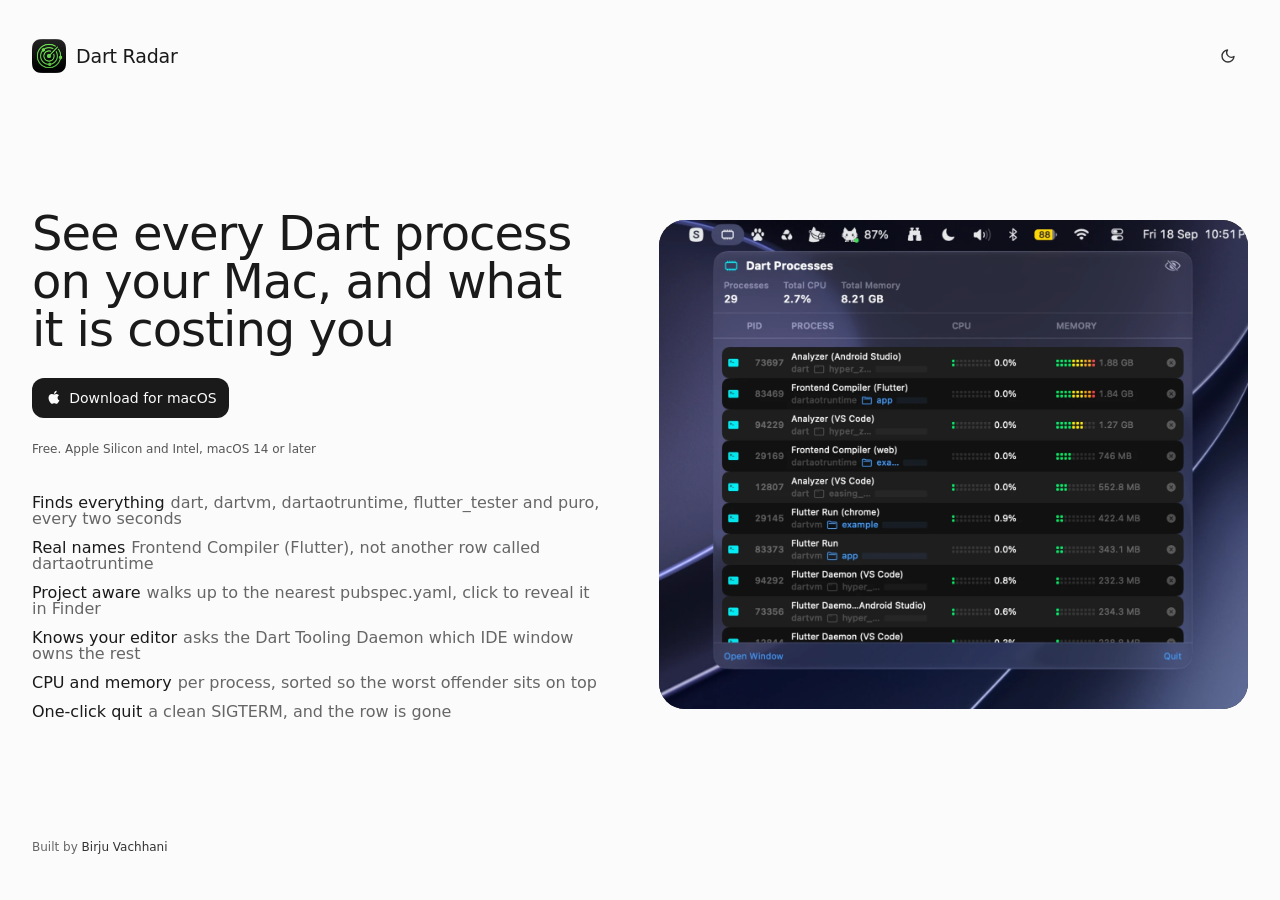
==== website/index.html @ 538b0cc1 "feat: add scripts for uploading to Cloudflare R2 and verifying nested signatures - Implemented `uplo" ====
<!DOCTYPE html>
<html lang="en">
<head>
<meta charset="utf-8">
<meta name="viewport" content="width=device-width, initial-scale=1.0">
<title>Dart Radar: see every Dart process on your Mac</title>
<meta name="description" content="Every Dart and Flutter process running on your Mac, what each one really is, which project it belongs to, and what it costs you. Native, tiny, free.">
<link rel="icon" type="image/png" href="app_icon.png">
<link rel="apple-touch-icon" href="app_icon.png">
<meta name="theme-color" content="#fbfbfb" media="(prefers-color-scheme: light)">
<meta name="theme-color" content="#121212" media="(prefers-color-scheme: dark)">
<meta property="og:title" content="Dart Radar">
<meta property="og:description" content="Every Dart and Flutter process running on your Mac, and what it costs you.">
<meta property="og:type" content="website">
<meta property="og:image" content="app_icon.png">
<meta name="twitter:card" content="summary_large_image">
<script>
  (function () {
    var root = document.documentElement;

    // Without light-dark() the stylesheet has only its flat dark fallback, so
    // there is no second theme to reach. Leave the attribute unset and the
    // toggle stays hidden. See the @supports block in style.css.
    if (!window.CSS || !CSS.supports('color', 'light-dark(#000, #fff)')) return;

    var stored = null;
    try {
      stored = localStorage.getItem('dartradar-theme');
    } catch (e) {
      // Storage blocked, as Safari does in private browsing. Fall through to
      // the system preference.
    }

    root.dataset.theme =
      stored === 'light' || stored === 'dark'
        ? stored
        : matchMedia('(prefers-color-scheme: light)').matches
          ? 'light'
          : 'dark';

    root.classList.add('can-theme');
  })();
</script>
<link rel="stylesheet" href="style.css">
</head>
<body>
<div class="page page-home">

  <header class="site-header">
    <a class="brand" href="/" aria-label="Dart Radar">
      <img class="brand-mark" src="app_icon.png" width="34" height="34" alt="">
      <span class="brand-word">Dart Radar</span>
    </a>
    <nav class="site-nav">
      <button class="pill pill-ghost theme-toggle" type="button" aria-label="Switch theme">
        <svg class="icon-sun" width="16" height="16" viewBox="0 0 16 16" fill="none" stroke="currentColor" stroke-width="1.4" stroke-linecap="round" aria-hidden="true">
          <circle cx="8" cy="8" r="3.1"/>
          <path d="M8 2.8V1.5M8 13.2v1.3M13.2 8h1.3M2.8 8H1.5"/>
          <path d="M11.68 4.32l.92-.92M4.32 11.68l-.92.92M11.68 11.68l.92.92M4.32 4.32l-.92-.92"/>
        </svg>
        <svg class="icon-moon" width="16" height="16" viewBox="0 0 16 16" fill="none" stroke="currentColor" stroke-width="1.4" stroke-linecap="round" stroke-linejoin="round" aria-hidden="true">
          <path d="M14 8.5A6 6 0 1 1 7.5 2 4.7 4.7 0 0 0 14 8.5Z"/>
        </svg>
      </button>
    </nav>
  </header>

  <main class="split">

    <div class="col-copy">

      <div class="hero">
        <h1 class="headline">See every Dart process on your Mac, and what it is costing you</h1>
        <div class="cta">
          <a class="download" href="https://artifacts.birju.dev/dartradar/DartRadar.dmg">
            <svg width="17.142857142857142" height="20" viewBox="0 0 24 28" xmlns="http://www.w3.org/2000/svg" fill="currentColor" aria-hidden="true">
              <path d="M19.05 21.28c-.98.95-2.05.86-3.08.41-1.07-.46-2.09-.48-3.24 0-1.44.62-2.2.44-3.06-.41C4.79 16.25 5.51 8.59 11.05 8.31c1.35.07 2.29.74 3.08.8 1.18-.24 2.31-.93 3.57-.84 1.51.12 2.65.72 3.4 1.8-3.12 1.87-2.38 5.98.48 7.13-.57 1.5-1.31 2.99-2.54 4.09zM14 8.25c-.15-2.23 1.66-4.07 3.74-4.25.29 2.58-2.34 4.5-3.74 4.25z"/>
            </svg>
            <span>Download for macOS</span>
          </a>
        </div>
        <p class="caption">Free. Apple Silicon and Intel, macOS 14 or later</p>
      </div>

      <ul class="features">
        <li class="feature"><span class="feature-label">Finds everything</span><span class="feature-desc">dart, dartvm, dartaotruntime, flutter_tester and puro, every two seconds</span></li>
        <li class="feature"><span class="feature-label">Real names</span><span class="feature-desc">Frontend Compiler (Flutter), not another row called dartaotruntime</span></li>
        <li class="feature"><span class="feature-label">Project aware</span><span class="feature-desc">walks up to the nearest pubspec.yaml, click to reveal it in Finder</span></li>
        <li class="feature"><span class="feature-label">Knows your editor</span><span class="feature-desc">asks the Dart Tooling Daemon which IDE window owns the rest</span></li>
        <li class="feature"><span class="feature-label">CPU and memory</span><span class="feature-desc">per process, sorted so the worst offender sits on top</span></li>
        <li class="feature"><span class="feature-label">One-click quit</span><span class="feature-desc">a clean SIGTERM, and the row is gone</span></li>
      </ul>

    </div>

    <div class="shots">
      <div class="shot">
        <img src="shots/01-dart-processes.webp" width="1400" height="1161" alt="Dart Radar, every Dart process with CPU and memory" loading="eager" decoding="async">
      </div>
      <div class="shot">
        <img src="shots/02-menu-bar.webp" width="1400" height="1161" alt="Dart Radar, lives in the menu bar" loading="eager" decoding="async">
      </div>
    </div>

  </main>

  <footer class="colophon">
    <span>Built by <a class="colophon-link" href="https://birju.dev" rel="me noopener noreferrer" target="_blank">Birju Vachhani</a></span>
  </footer>

</div>

<script type="module">
  const toggle = document.querySelector('.theme-toggle');
  const root = document.documentElement;
  const system = matchMedia('(prefers-color-scheme: dark)');
  const KEY = 'dartradar-theme';
  const themeColor = { light: '#fbfbfb', dark: '#121212' };

  function stored() {
    try { return localStorage.getItem(KEY); } catch { return null; }
  }

  function apply(theme) {
    root.dataset.theme = theme;
    toggle?.setAttribute(
      'aria-label',
      theme === 'dark' ? 'Switch to the light theme' : 'Switch to the dark theme'
    );
    for (const meta of document.querySelectorAll('meta[name="theme-color"]')) {
      meta.setAttribute('content', themeColor[theme]);
    }
  }

  if (toggle && root.classList.contains('can-theme')) {
    apply(root.dataset.theme === 'light' ? 'light' : 'dark');

    toggle.addEventListener('click', () => {
      const next = root.dataset.theme === 'dark' ? 'light' : 'dark';
      // Matching the system preference clears the override rather than pinning
      // it, so the page keeps following the OS from then on.
      try {
        if (next === (system.matches ? 'dark' : 'light')) localStorage.removeItem(KEY);
        else localStorage.setItem(KEY, next);
      } catch {}
      apply(next);
    });

    system.addEventListener('change', (event) => {
      const override = stored();
      if (override !== 'light' && override !== 'dark') apply(event.matches ? 'dark' : 'light');
    });
  }
</script>

</body>
</html>
---- website/style.css ----
:root {
  color-scheme: light dark;
  --bg: light-dark(#fbfbfb, #121212);
  --surface: light-dark(#1a1a1a, #323232);
  --surface-ink: light-dark(#fbfbfb, #fff);
  --surface-hover: light-dark(#333, #3f3f3f);
  --surface-ghost-hover: light-dark(#00000008, #ffffff0a);
  --surface-screenshot: light-dark(#00000008, #ffffff0f);
  --ink: light-dark(#1a1a1a, #fff);
  --ink-80: light-dark(#333, #fffc);
  --ink-60: light-dark(#555, #fff9);
  --ink-50: light-dark(#666, #ffffff80);
  --stroke-ghost: light-dark(#d9d9d9, #ffffff1f);
  --stroke-hover: light-dark(#c4c4c4, #ffffff2e);
  --accent: light-dark(#3b7d29, #67d84c);
  --font: -apple-system, BlinkMacSystemFont, "SF Pro Display", system-ui, "Segoe UI", sans-serif;
  --radius: 12px;
  --radius-shot: 26px;
  --gutter-x: 32px;
  --gutter-top: 36px;
  --split-gap: 56px;
  /* Everything above and below the split, so the shot takes the slack. */
  --shot-budget: 201px;
  /* One shot is on screen at a time, so its width is bounded by the height left
     over times its aspect ratio (both shots are 1400x1161), or by 46vw, so the
     copy keeps its half of the page on a wide display. */
  --shots-w: min(46vw, calc((100vh - var(--shot-budget)) * 1.206));
}

:root[data-theme="light"] { color-scheme: light; }
:root[data-theme="dark"] { color-scheme: dark; }

/* Without light-dark() there is no second theme to reach, so the toggle stays
   hidden (see the .can-theme guard) and these flat dark values are all there is. */
@supports not (color: light-dark(#000, #fff)) {
  :root,
  :root[data-theme="light"],
  :root[data-theme="dark"] {
    color-scheme: dark;
    --bg: #121212;
    --surface: #323232;
    --surface-ink: #fff;
    --surface-hover: #3f3f3f;
    --surface-ghost-hover: #ffffff0a;
    --surface-screenshot: #ffffff0f;
    --ink: #fff;
    --ink-80: #fffc;
    --ink-60: #fff9;
    --ink-50: #ffffff80;
    --stroke-ghost: #ffffff1f;
    --stroke-hover: #ffffff2e;
    --accent: #67d84c;
  }
}

* { box-sizing: border-box; }

html, body {
  margin: 0;
  padding: 0;
  min-height: 100vh;
  background: var(--bg);
  color: var(--ink);
}

/* The two-column layout is built to fit the viewport, so any scrollbar there is
   rounding noise. Below that breakpoint the page really does scroll, and hiding
   the bar would hide the only affordance saying so. */
@media (width >= 1000px) {
  html, body { scrollbar-width: none; }
  html::-webkit-scrollbar, body::-webkit-scrollbar { display: none; }
}

body {
  font-family: var(--font);
  font-size: 16px;
  font-weight: 400;
  line-height: 1;
  -webkit-font-smoothing: antialiased;
}

a { color: inherit; text-decoration: none; }
::selection { background: var(--accent); color: var(--bg); }
:focus-visible { outline: 2px solid var(--accent); outline-offset: 2px; }

.page {
  display: flex;
  flex-direction: column;
  min-height: 100vh;
  padding: var(--gutter-top) var(--gutter-x) 47px;
}

.main { display: flex; flex-direction: column; flex: 1; }

/* Header */

.site-header {
  display: flex;
  align-items: center;
  gap: 24px;
  margin-bottom: 40px;
}

.brand {
  display: inline-flex;
  align-items: center;
  gap: 10px;
  height: 38px;
  color: var(--ink);
}

.brand-mark { width: 34px; height: 34px; }

.brand-word {
  font-size: 19px;
  font-weight: 500;
  line-height: 1;
  letter-spacing: -0.01em;
}

.site-nav { display: flex; align-items: center; gap: 8px; margin-left: auto; }

.pill {
  display: inline-flex;
  justify-content: center;
  align-items: center;
  width: 107px;
  height: 40px;
  border: 1px solid transparent;
  border-radius: var(--radius);
  background: none;
  color: var(--ink);
  font-family: var(--font);
  font-size: 14px;
  font-weight: 500;
  line-height: 1;
  cursor: pointer;
  transition: background 0.15s, border-color 0.15s;
}

.pill-ghost:hover { background: var(--surface-ghost-hover); }
.pill-outline { border-color: var(--stroke-ghost); }
.pill-outline:hover { border-color: var(--stroke-hover); background: var(--surface-ghost-hover); }

.theme-toggle { display: none; width: 40px; padding: 0; color: var(--ink-80); }
:root.can-theme .theme-toggle { display: inline-flex; }
.theme-toggle:hover { color: var(--ink); }
:root[data-theme="dark"] .theme-toggle .icon-moon,
:root[data-theme="light"] .theme-toggle .icon-sun { display: none; }

/* Hero */

.hero { display: flex; flex-direction: column; flex-shrink: 0; }

.headline {
  max-width: 720px;
  margin: 0;
  font-size: 48px;
  font-weight: 400;
  line-height: 1;
  letter-spacing: -0.02em;
}

.cta { display: flex; align-items: center; gap: 0; margin-top: 25px; }

.download {
  display: inline-flex;
  align-items: center;
  gap: 8px;
  height: 40px;
  padding: 0 12px;
  border-radius: var(--radius);
  background: var(--surface);
  color: var(--surface-ink);
  font-size: 14px;
  font-weight: 500;
  line-height: 1;
  transition: background 0.15s;
}

.download:hover { background: var(--surface-hover); }
.download svg { flex-shrink: 0; margin-bottom: 1px; }

.caption {
  margin: 25px 0 0;
  color: var(--ink-60);
  font-size: 12px;
  font-weight: 500;
  line-height: 1;
}

/* Split: copy on the left, screenshots stacked on the right */

.split {
  display: flex;
  align-items: center;
  gap: var(--split-gap);
  flex: 1;
  /* Without this the row refuses to shrink below its content, and the shot
     height calc below has nothing to push against. */
  min-height: 0;
}

.col-copy {
  display: flex;
  flex-direction: column;
  justify-content: center;
  gap: 40px;
  flex: 1;
  min-width: 0;
}

/* Both shots share one grid cell so they can cross-fade in place, with no
   layout shift and nothing reserved for the one that is currently hidden. */
.shots {
  display: grid;
  flex: none;
  width: var(--shots-w);
}

.shot {
  grid-area: 1 / 1;
  border-radius: var(--radius-shot);
  background: var(--surface-screenshot);
  overflow: hidden;
  animation: shot-cycle 9s ease-in-out infinite;
}

/* Half a cycle back, so the second shot is already faded out at t=0 and the
   loop opens on the first one rather than on a blank frame. */
.shot:nth-child(2) { animation-delay: -4.5s; }

/* Width is driven, height follows from the image's own width/height attributes,
   so each screenshot keeps its real aspect ratio and is never cropped. */
.shot img {
  display: block;
  width: 100%;
  height: auto;
}

@keyframes shot-cycle {
  0%, 44% { opacity: 1; }
  50%, 94% { opacity: 0; }
  100% { opacity: 1; }
}

/* Features */

.features {
  display: flex;
  flex-direction: column;
  flex-shrink: 0;
  gap: 13px;
  margin: 0;
  padding: 0;
  list-style: none;
}

.feature { font-size: 16px; line-height: 1; }
.feature-label { padding-right: 6px; color: var(--ink); font-weight: 400; }
.feature-desc { color: var(--ink-50); font-weight: 400; }

/* Footer */

.colophon {
  display: flex;
  align-items: baseline;
  flex-shrink: 0;
  gap: 16px;
  margin-top: 28px;
  color: var(--ink-50);
  font-size: 12px;
  font-weight: 500;
  line-height: 1;
}

.colophon-link { color: var(--ink-80); transition: color 0.15s; }
.colophon-link:hover { color: var(--accent); }

@media (width <= 999px) {
  .split { flex-direction: column; align-items: center; justify-content: center; }
  .col-copy { flex: none; }
  /* One column now, so the shot is bounded by the page width, not the height. */
  .shots { width: min(100%, 560px); justify-self: center; }
}

@media (width <= 899px) {
  :root {
    --radius-shot: 22px;
    --gutter-x: 20px;
    --gutter-top: 20px;
    --split-gap: 32px;
  }
  .page { padding-bottom: 24px; }
  .site-header { margin-bottom: 24px; }
  .cta, .caption { margin-top: 16px; }
  .features { gap: 8px; }
  .colophon { margin-top: 16px; }
}

@media (width <= 599px) {
  :root {
    --radius-shot: 18px;
  }
  .headline { font-size: 24px; line-height: 120%; letter-spacing: -0.015em; }
  .feature { font-size: 14px; line-height: 140%; }
  .pill:not(.theme-toggle) { width: auto; padding: 0 16px; }
  .cta { flex-wrap: wrap; row-gap: 12px; }
}

@media (prefers-reduced-motion: reduce) {
  /* No cross-fade; the first shot simply stays up. */
  .shot { animation: none; }
  .shot:nth-child(2) { opacity: 0; }
  * { transition-duration: 0.01ms !important; }
}
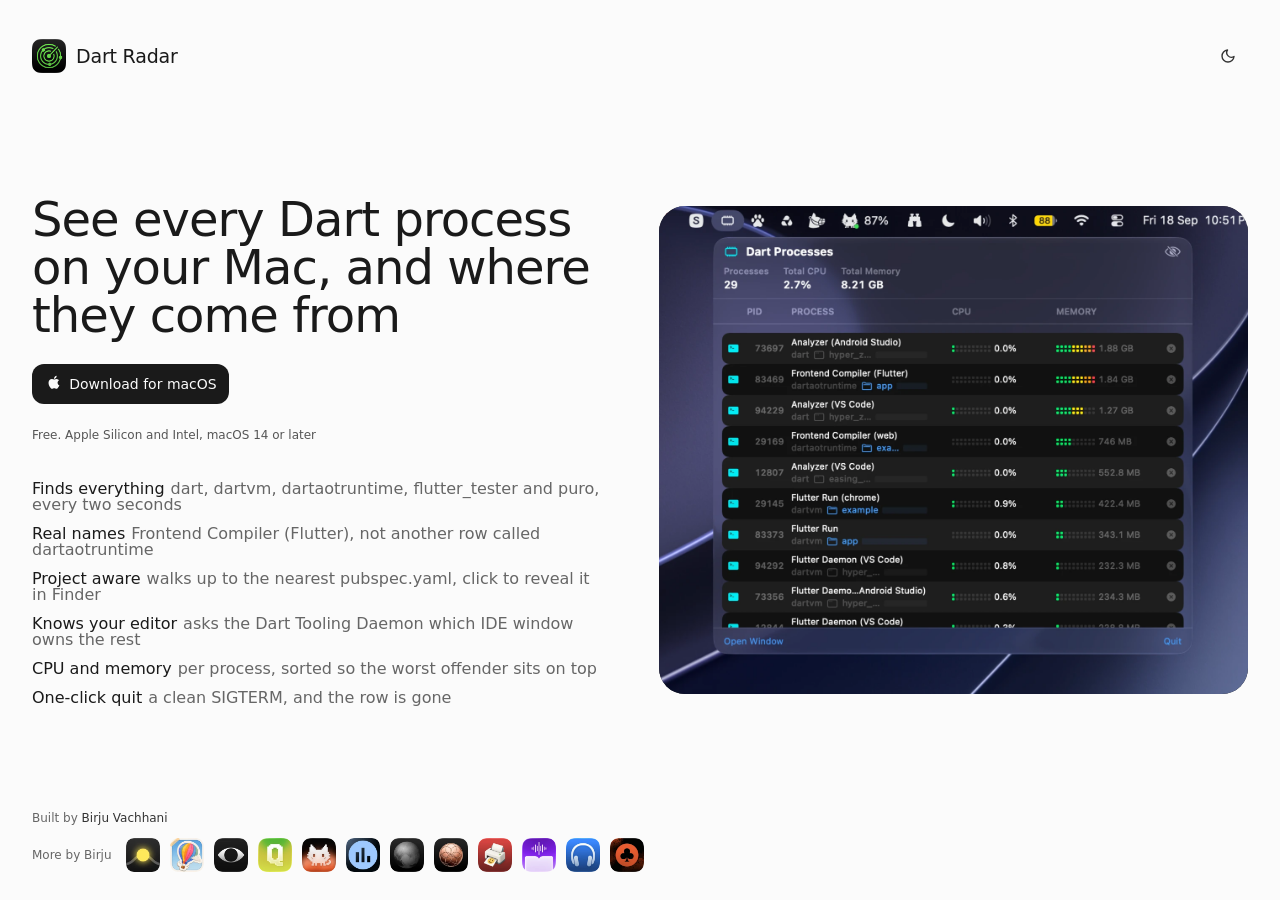
==== commit 7283b2e9: "feat: update website content and improve app icons for better user experience" ====
--- a/website/index.html
+++ b/website/index.html
@@ -10,10 +10,14 @@
 <meta name="theme-color" content="#fbfbfb" media="(prefers-color-scheme: light)">
 <meta name="theme-color" content="#121212" media="(prefers-color-scheme: dark)">
 <meta property="og:title" content="Dart Radar">
-<meta property="og:description" content="Every Dart and Flutter process running on your Mac, and what it costs you.">
+<meta property="og:description" content="See every Dart process on your Mac, and where they come from.">
 <meta property="og:type" content="website">
-<meta property="og:image" content="app_icon.png">
+<meta property="og:image" content="public/og.png">
+<meta property="og:image:width" content="1200">
+<meta property="og:image:height" content="630">
+<meta property="og:image:alt" content="Dart Radar: see every Dart process on your Mac, and where they come from">
 <meta name="twitter:card" content="summary_large_image">
+<meta name="twitter:image" content="public/og.png">
 <script>
   (function () {
     var root = document.documentElement;
@@ -70,9 +74,9 @@
     <div class="col-copy">
 
       <div class="hero">
-        <h1 class="headline">See every Dart process on your Mac, and what it is costing you</h1>
+        <h1 class="headline">See every Dart process on your Mac, and where they come from</h1>
         <div class="cta">
-          <a class="download" href="https://artifacts.birju.dev/dartradar/DartRadar.dmg">
+          <a class="download" href="https://artifacts.birju.dev/dartradar/DartRadar-1.0.1.dmg">
             <svg width="17.142857142857142" height="20" viewBox="0 0 24 28" xmlns="http://www.w3.org/2000/svg" fill="currentColor" aria-hidden="true">
               <path d="M19.05 21.28c-.98.95-2.05.86-3.08.41-1.07-.46-2.09-.48-3.24 0-1.44.62-2.2.44-3.06-.41C4.79 16.25 5.51 8.59 11.05 8.31c1.35.07 2.29.74 3.08.8 1.18-.24 2.31-.93 3.57-.84 1.51.12 2.65.72 3.4 1.8-3.12 1.87-2.38 5.98.48 7.13-.57 1.5-1.31 2.99-2.54 4.09zM14 8.25c-.15-2.23 1.66-4.07 3.74-4.25.29 2.58-2.34 4.5-3.74 4.25z"/>
             </svg>
@@ -107,6 +111,36 @@
   <footer class="colophon">
     <span>Built by <a class="colophon-link" href="https://birju.dev" rel="me noopener noreferrer" target="_blank">Birju Vachhani</a></span>
   </footer>
+
+  <section class="more-apps" aria-label="More apps by Birju Vachhani">
+    <span class="more-apps-label">More by Birju</span>
+    <ul class="app-list">
+        <li><a class="app" href="https://hyperzones.app" target="_blank" rel="noopener noreferrer"
+               data-name="Hyper Zones ↗" aria-label="Hyper Zones, opens in a new tab"><img src="public/app_icons/hyper-zones.webp" width="128" height="128" alt="" decoding="async"></a></li>
+        <li><a class="app" href="https://whatwesaw.hyperdesigned.dev" target="_blank" rel="noopener noreferrer"
+               data-name="What We Saw ↗" aria-label="What We Saw, opens in a new tab"><img src="public/app_icons/what-we-saw.webp" width="128" height="128" alt="" decoding="async"></a></li>
+        <li><a class="app" href="https://dreamcouncil.ai" target="_blank" rel="noopener noreferrer"
+               data-name="Dream Council ↗" aria-label="Dream Council, opens in a new tab"><img src="public/app_icons/dream-council.webp" width="128" height="128" alt="" decoding="async"></a></li>
+        <li><a class="app" href="https://macq.birju.dev" target="_blank" rel="noopener noreferrer"
+               data-name="MacQ ↗" aria-label="MacQ, opens in a new tab"><img src="public/app_icons/macq.webp" width="128" height="128" alt="" decoding="async"></a></li>
+        <li><span class="app app-soon" data-name="Moxie (coming soon)"
+               role="img" aria-label="Moxie, coming soon"><img src="public/app_icons/moxie.webp" width="128" height="128" alt="" decoding="async"></span></li>
+        <li><a class="app" href="https://targetmate.birju.dev" target="_blank" rel="noopener noreferrer"
+               data-name="Target Mate ↗" aria-label="Target Mate, opens in a new tab"><img src="public/app_icons/target-mate.webp" width="128" height="128" alt="" decoding="async"></a></li>
+        <li><a class="app" href="https://pluto.birju.dev" target="_blank" rel="noopener noreferrer"
+               data-name="Pluto ↗" aria-label="Pluto, opens in a new tab"><img src="public/app_icons/pluto.webp" width="128" height="128" alt="" decoding="async"></a></li>
+        <li><span class="app app-soon" data-name="Copper (coming soon)"
+               role="img" aria-label="Copper, coming soon"><img src="public/app_icons/copper.webp" width="128" height="128" alt="" decoding="async"></span></li>
+        <li><a class="app" href="https://github.com/birjuvachhani/fake_printer" target="_blank" rel="noopener noreferrer"
+               data-name="Fake Printer ↗" aria-label="Fake Printer, opens in a new tab"><img src="public/app_icons/fake-printer.webp" width="128" height="128" alt="" decoding="async"></a></li>
+        <li><span class="app app-soon" data-name="Booksy (coming soon)"
+               role="img" aria-label="Booksy, coming soon"><img src="public/app_icons/booksy.webp" width="128" height="128" alt="" decoding="async"></span></li>
+        <li><span class="app app-soon" data-name="Nero (coming soon)"
+               role="img" aria-label="Nero, coming soon"><img src="public/app_icons/nero.webp" width="128" height="128" alt="" decoding="async"></span></li>
+        <li><a class="app" href="https://club.birju.dev" target="_blank" rel="noopener noreferrer"
+               data-name="Club ↗" aria-label="Club, opens in a new tab"><img src="public/app_icons/club.webp" width="128" height="128" alt="" decoding="async"></a></li>
+    </ul>
+  </section>
 
 </div>
 
--- a/website/style.css
+++ b/website/style.css
@@ -18,9 +18,10 @@
   --radius-shot: 26px;
   --gutter-x: 32px;
   --gutter-top: 36px;
+  --gutter-bottom: 28px;
   --split-gap: 56px;
   /* Everything above and below the split, so the shot takes the slack. */
-  --shot-budget: 201px;
+  --shot-budget: 234px;
   /* One shot is on screen at a time, so its width is bounded by the height left
      over times its aspect ratio (both shots are 1400x1161), or by 46vw, so the
      copy keeps its half of the page on a wide display. */
@@ -87,7 +88,7 @@
   display: flex;
   flex-direction: column;
   min-height: 100vh;
-  padding: var(--gutter-top) var(--gutter-x) 47px;
+  padding: var(--gutter-top) var(--gutter-x) var(--gutter-bottom);
 }
 
 .main { display: flex; flex-direction: column; flex: 1; }
@@ -277,6 +278,82 @@
 .colophon-link { color: var(--ink-80); transition: color 0.15s; }
 .colophon-link:hover { color: var(--accent); }
 
+/* More apps */
+
+.more-apps {
+  display: flex;
+  align-items: center;
+  flex-wrap: wrap;
+  flex-shrink: 0;
+  gap: 8px 14px;
+  margin-top: 14px;
+}
+
+.more-apps-label {
+  color: var(--ink-50);
+  font-size: 12px;
+  font-weight: 500;
+  line-height: 1;
+}
+
+.app-list {
+  display: flex;
+  align-items: center;
+  flex-wrap: wrap;
+  gap: 10px;
+  margin: 0;
+  padding: 0;
+  list-style: none;
+}
+
+.app-list li { display: flex; }
+
+.app {
+  position: relative;
+  display: block;
+  width: 34px;
+  height: 34px;
+}
+
+.app img {
+  display: block;
+  width: 100%;
+  height: 100%;
+  border-radius: 8px;
+  transition: opacity 0.15s, filter 0.15s;
+}
+
+.app:hover img { opacity: 0.82; }
+
+/* Inert: these ship later, so there is nothing to open yet. They sit in full
+   colour with the rest and only grey out under the cursor, at the moment
+   someone is about to click and the tooltip says "coming soon". */
+.app-soon { cursor: default; }
+.app-soon:hover img { opacity: 0.5; filter: grayscale(1); }
+
+/* Name on hover, always above the icon. */
+.app::after {
+  content: attr(data-name);
+  position: absolute;
+  bottom: calc(100% + 6px);
+  left: 50%;
+  transform: translateX(-50%);
+  padding: 5px 8px;
+  border-radius: 6px;
+  background: var(--surface);
+  color: var(--surface-ink);
+  font-size: 11px;
+  font-weight: 500;
+  line-height: 1;
+  white-space: nowrap;
+  opacity: 0;
+  pointer-events: none;
+  transition: opacity 0.15s;
+}
+
+.app:hover::after,
+.app:focus-visible::after { opacity: 1; }
+
 @media (width <= 999px) {
   .split { flex-direction: column; align-items: center; justify-content: center; }
   .col-copy { flex: none; }
@@ -289,9 +366,9 @@
     --radius-shot: 22px;
     --gutter-x: 20px;
     --gutter-top: 20px;
+    --gutter-bottom: 20px;
     --split-gap: 32px;
   }
-  .page { padding-bottom: 24px; }
   .site-header { margin-bottom: 24px; }
   .cta, .caption { margin-top: 16px; }
   .features { gap: 8px; }
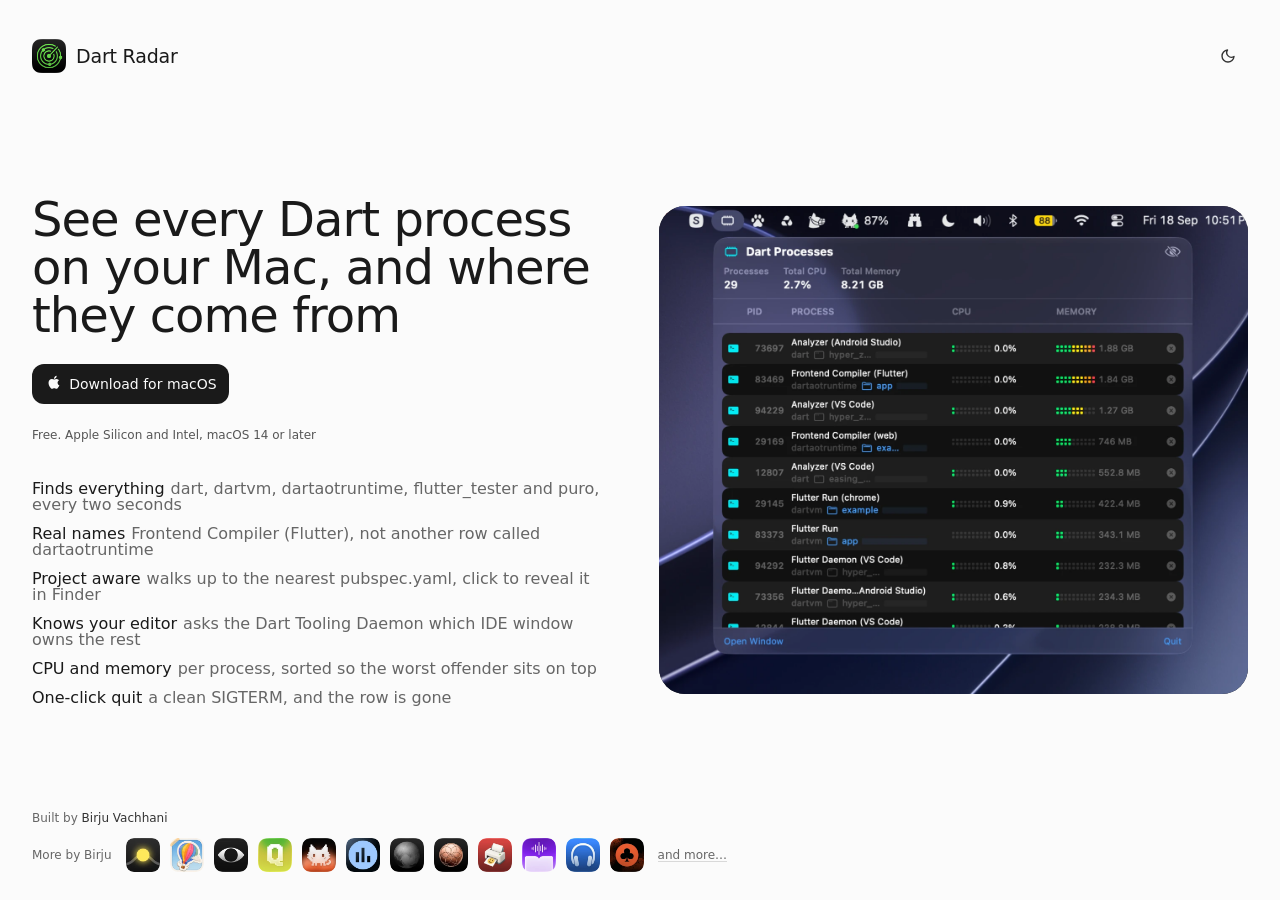
==== commit d5c0fa47: "feat: update Open Graph and Twitter card metadata, improve layout and add more apps link" ====
--- a/website/index.html
+++ b/website/index.html
@@ -5,19 +5,36 @@
 <meta name="viewport" content="width=device-width, initial-scale=1.0">
 <title>Dart Radar: see every Dart process on your Mac</title>
 <meta name="description" content="Every Dart and Flutter process running on your Mac, what each one really is, which project it belongs to, and what it costs you. Native, tiny, free.">
+<link rel="canonical" href="https://dart-radar.birju.dev/">
 <link rel="icon" type="image/png" href="app_icon.png">
 <link rel="apple-touch-icon" href="app_icon.png">
 <meta name="theme-color" content="#fbfbfb" media="(prefers-color-scheme: light)">
 <meta name="theme-color" content="#121212" media="(prefers-color-scheme: dark)">
-<meta property="og:title" content="Dart Radar">
+<!-- Open Graph. Every URL here is absolute: scrapers fetch these without a
+     base URL, so a relative path resolves to nothing and the preview drops
+     its image. -->
+<meta property="og:type" content="website">
+<meta property="og:site_name" content="Dart Radar">
+<meta property="og:locale" content="en_US">
+<meta property="og:url" content="https://dart-radar.birju.dev/">
+<meta property="og:title" content="Dart Radar: see every Dart process on your Mac">
 <meta property="og:description" content="See every Dart process on your Mac, and where they come from.">
-<meta property="og:type" content="website">
-<meta property="og:image" content="public/og.png">
+<meta property="og:image" content="https://dart-radar.birju.dev/public/og.png">
+<meta property="og:image:secure_url" content="https://dart-radar.birju.dev/public/og.png">
+<meta property="og:image:type" content="image/png">
 <meta property="og:image:width" content="1200">
 <meta property="og:image:height" content="630">
 <meta property="og:image:alt" content="Dart Radar: see every Dart process on your Mac, and where they come from">
+
+<!-- X reads its own tags before falling back to og:*, and wants 2:1 rather
+     than the 1.91:1 Open Graph image. -->
 <meta name="twitter:card" content="summary_large_image">
-<meta name="twitter:image" content="public/og.png">
+<meta name="twitter:site" content="@birjuvachhani">
+<meta name="twitter:creator" content="@birjuvachhani">
+<meta name="twitter:title" content="Dart Radar: see every Dart process on your Mac">
+<meta name="twitter:description" content="See every Dart process on your Mac, and where they come from.">
+<meta name="twitter:image" content="https://dart-radar.birju.dev/public/og-twitter.png">
+<meta name="twitter:image:alt" content="Dart Radar: see every Dart process on your Mac, and where they come from">
 <script>
   (function () {
     var root = document.documentElement;
@@ -140,6 +157,7 @@
         <li><a class="app" href="https://club.birju.dev" target="_blank" rel="noopener noreferrer"
                data-name="Club ↗" aria-label="Club, opens in a new tab"><img src="public/app_icons/club.webp" width="128" height="128" alt="" decoding="async"></a></li>
     </ul>
+    <a class="more-apps-link" href="https://birju.dev/apps" target="_blank" rel="noopener noreferrer">and more&hellip;</a>
   </section>
 
 </div>
--- a/website/style.css
+++ b/website/style.css
@@ -325,6 +325,18 @@
 
 .app:hover img { opacity: 0.82; }
 
+.more-apps-link {
+  color: var(--ink-50);
+  font-size: 12px;
+  font-weight: 500;
+  line-height: 1;
+  white-space: nowrap;
+  border-bottom: 1px solid var(--stroke-ghost);
+  transition: color 0.15s, border-color 0.15s;
+}
+
+.more-apps-link:hover { color: var(--ink); border-bottom-color: var(--accent); }
+
 /* Inert: these ship later, so there is nothing to open yet. They sit in full
    colour with the rest and only grey out under the cursor, at the moment
    someone is about to click and the tooltip says "coming soon". */
